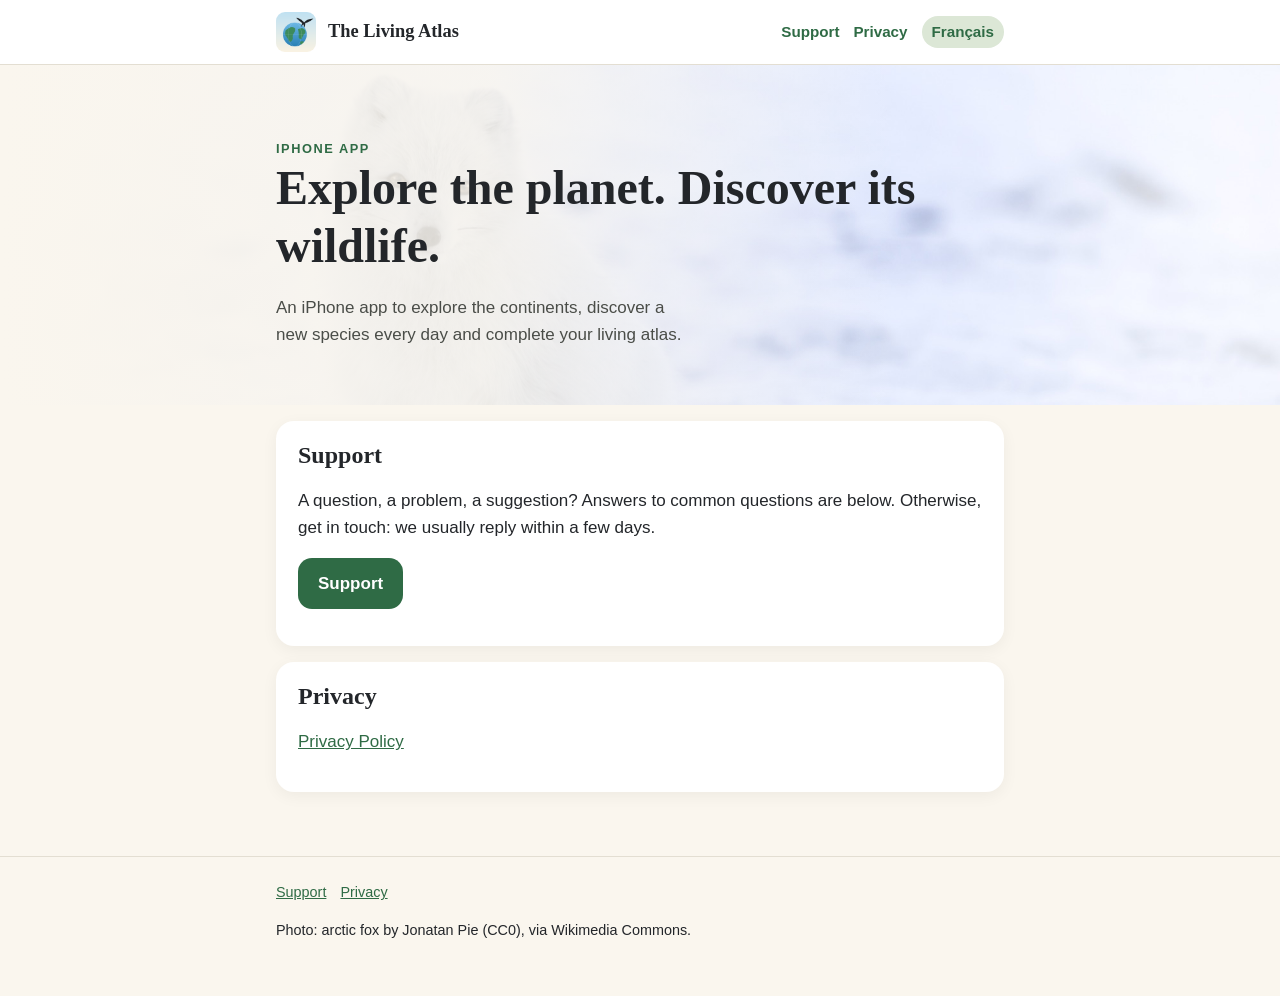
==== index-en.html @ f44373f8 "Support and privacy site (FR/EN) Co-Authored-By: Claude Opus 5.5 <noreply@anthropic.com>" ====
<!doctype html>
<html lang="en">
<head>
<meta charset="utf-8">
<meta name="viewport" content="width=device-width, initial-scale=1">
<title>The Living Atlas — The Living Atlas</title>
<meta name="description" content="An iPhone app to explore the continents, discover a new species every day and complete your living atlas.">
<link rel="icon" href="assets/icon.png">
<link rel="stylesheet" href="assets/style.css">
</head>
<body>
<header class="top"><div class="wrap">
<img src="assets/icon.png" alt="">
<a class="name" href="index-en.html">The Living Atlas</a>
<nav><a href="support-en.html">Support</a><a href="privacy-en.html">Privacy</a><a class="lang" href="index.html" hreflang="fr">Français</a></nav>
</div></header>
<section class="hero"><div class="wrap">
<div class="eyebrow">iPhone app</div>
<h1>Explore the planet. Discover its wildlife.</h1>
<p>An iPhone app to explore the continents, discover a new species every day and complete your living atlas.</p>
</div></section>
<main><div class="wrap">
<div class="card"><h2 style="margin-top:0">Support</h2><p>A question, a problem, a suggestion? Answers to common questions are below. Otherwise, get in touch: we usually reply within a few days.</p><p><a class="button" href="support-en.html">Support</a></p></div>
<div class="card"><h2 style="margin-top:0">Privacy</h2><p><a href="privacy-en.html">Privacy Policy</a></p></div>
</div></main>
<footer><div class="wrap">
<a href="support-en.html">Support</a><a href="privacy-en.html">Privacy</a>
<p>Photo: arctic fox by Jonatan Pie (CC0), via Wikimedia Commons.</p>
</div></footer>
</body>
</html>
---- assets/style.css ----
:root {
  --ivory: #FAF6EE;
  --cloud: #FFFFFF;
  --ink: #23262A;
  --mineral: #4A4D48;
  --forest: #2F6B45;
  --sage: #DCE7D6;
  --separator: #E3DED2;
  --gold: #86651C;
}
@media (prefers-color-scheme: dark) {
  :root {
    --ivory: #1C1F1C;
    --cloud: #262A26;
    --ink: #F2EFE8;
    --mineral: #BFC2BB;
    --forest: #6DBA88;
    --sage: #34453A;
    --separator: #3C403B;
    --gold: #D9B66A;
  }
}
* { box-sizing: border-box; }
html { -webkit-text-size-adjust: 100%; }
body {
  margin: 0;
  background: var(--ivory);
  color: var(--ink);
  font: 17px/1.6 -apple-system, BlinkMacSystemFont, "SF Pro Text", "Segoe UI", Roboto, Helvetica, Arial, sans-serif;
}
h1, h2, h3 { font-family: "New York", ui-serif, Georgia, "Times New Roman", serif; font-weight: 600; line-height: 1.2; }
h1 { font-size: clamp(2rem, 5vw, 3rem); margin: 0 0 .4em; }
h2 { font-size: 1.5rem; margin: 2em 0 .6em; }
h3 { font-size: 1.1rem; margin: 1.4em 0 .3em; font-family: inherit; }
a { color: var(--forest); }
p, li { color: var(--ink); }
.wrap { max-width: 760px; margin: 0 auto; padding: 0 16px; }
header.top { border-bottom: 1px solid var(--separator); background: var(--cloud); }
header.top .wrap { display: flex; align-items: center; gap: 12px; min-height: 64px; flex-wrap: wrap; }
header.top img { width: 40px; height: 40px; border-radius: 9px; }
header.top .name { font-family: "New York", ui-serif, Georgia, serif; font-weight: 600; font-size: 1.15rem; flex: 1; color: var(--ink); text-decoration: none; }
nav a { margin-left: 14px; text-decoration: none; font-weight: 600; font-size: .95rem; }
.lang { display: inline-block; padding: 4px 10px; border-radius: 999px; background: var(--sage); }
.hero { position: relative; min-height: 340px; background: url(hero.jpg) center/cover no-repeat; display: flex; align-items: flex-end; }
.hero::after { content: ""; position: absolute; inset: 0; background: linear-gradient(90deg, var(--ivory) 0%, rgba(250,246,238,.85) 38%, rgba(250,246,238,0) 70%); }
@media (prefers-color-scheme: dark) { .hero::after { background: linear-gradient(90deg, var(--ivory) 0%, rgba(28,31,28,.85) 38%, rgba(28,31,28,0) 70%); } }
.hero .wrap { position: relative; z-index: 1; padding-top: 56px; padding-bottom: 40px; width: 100%; }
.hero p { max-width: 420px; color: var(--mineral); }
.eyebrow { text-transform: uppercase; letter-spacing: .12em; font-size: .8rem; font-weight: 700; color: var(--forest); }
main { padding-bottom: 48px; }
.card { background: var(--cloud); border-radius: 18px; padding: 20px 22px; margin: 16px 0; box-shadow: 0 4px 16px rgba(0,0,0,.05); }
.muted { color: var(--mineral); font-size: .92rem; }
.button { display: inline-block; background: var(--forest); color: #fff; text-decoration: none; font-weight: 600; padding: 12px 20px; border-radius: 14px; }
@media (prefers-color-scheme: dark) { .button { color: #10241A; } }
footer { border-top: 1px solid var(--separator); padding: 24px 0 40px; color: var(--mineral); font-size: .9rem; }
footer a { margin-right: 14px; }
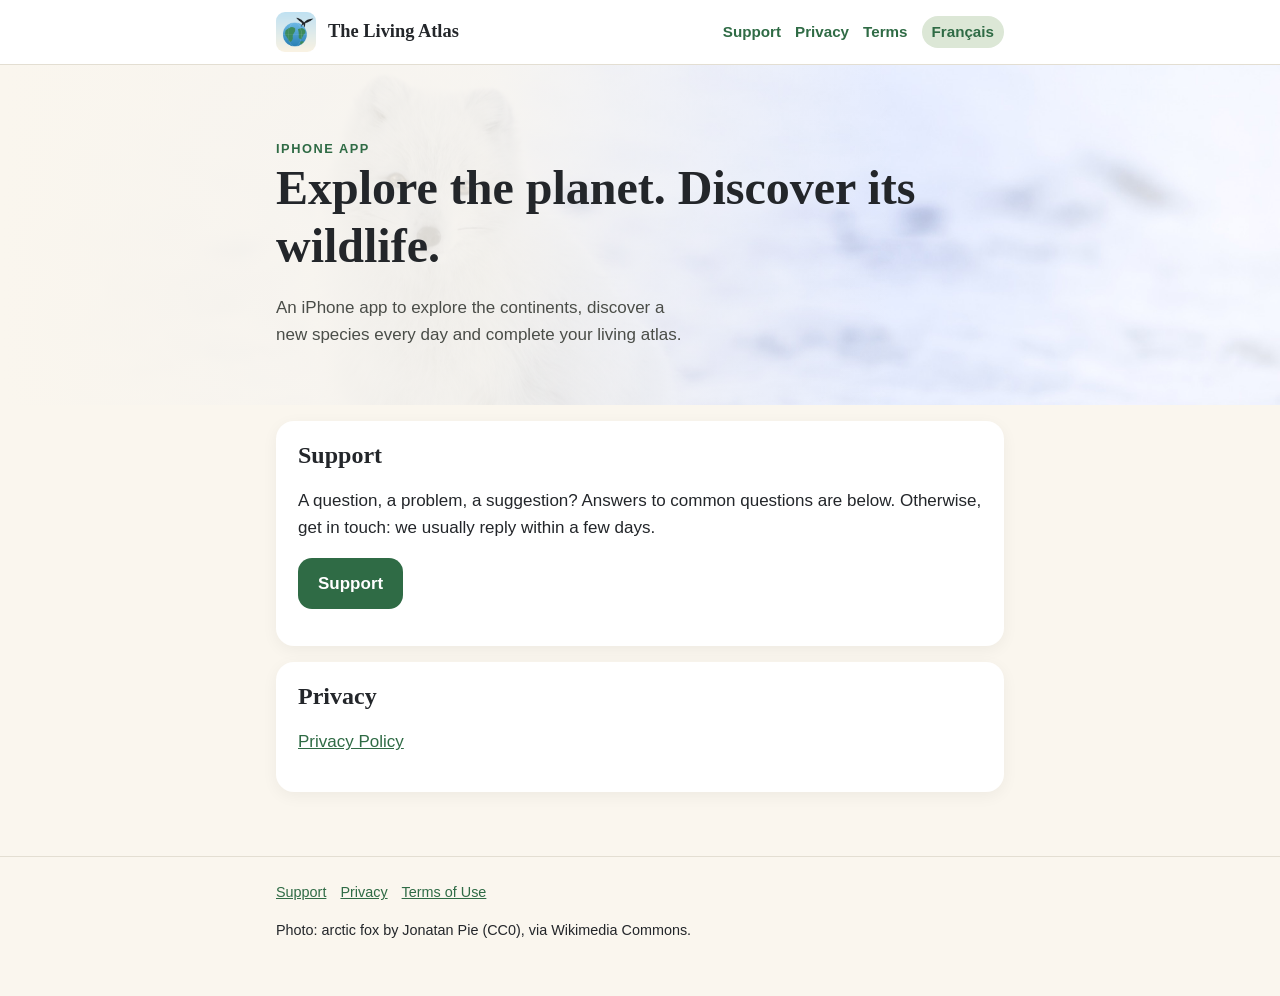
==== commit 0b0f4926: "Add Terms of Use pages (FR/EN) linking Apple's standard EULA Co-Authored-By: Claude Opus 5.5 <norepl" ====
--- a/index-en.html
+++ b/index-en.html
@@ -12,7 +12,7 @@
 <header class="top"><div class="wrap">
 <img src="assets/icon.png" alt="">
 <a class="name" href="index-en.html">The Living Atlas</a>
-<nav><a href="support-en.html">Support</a><a href="privacy-en.html">Privacy</a><a class="lang" href="index.html" hreflang="fr">Français</a></nav>
+<nav><a href="support-en.html">Support</a><a href="privacy-en.html">Privacy</a><a href="terms-en.html">Terms</a><a class="lang" href="index.html" hreflang="fr">Français</a></nav>
 </div></header>
 <section class="hero"><div class="wrap">
 <div class="eyebrow">iPhone app</div>
@@ -24,7 +24,7 @@
 <div class="card"><h2 style="margin-top:0">Privacy</h2><p><a href="privacy-en.html">Privacy Policy</a></p></div>
 </div></main>
 <footer><div class="wrap">
-<a href="support-en.html">Support</a><a href="privacy-en.html">Privacy</a>
+<a href="support-en.html">Support</a><a href="privacy-en.html">Privacy</a><a href="terms-en.html">Terms of Use</a>
 <p>Photo: arctic fox by Jonatan Pie (CC0), via Wikimedia Commons.</p>
 </div></footer>
 </body>
